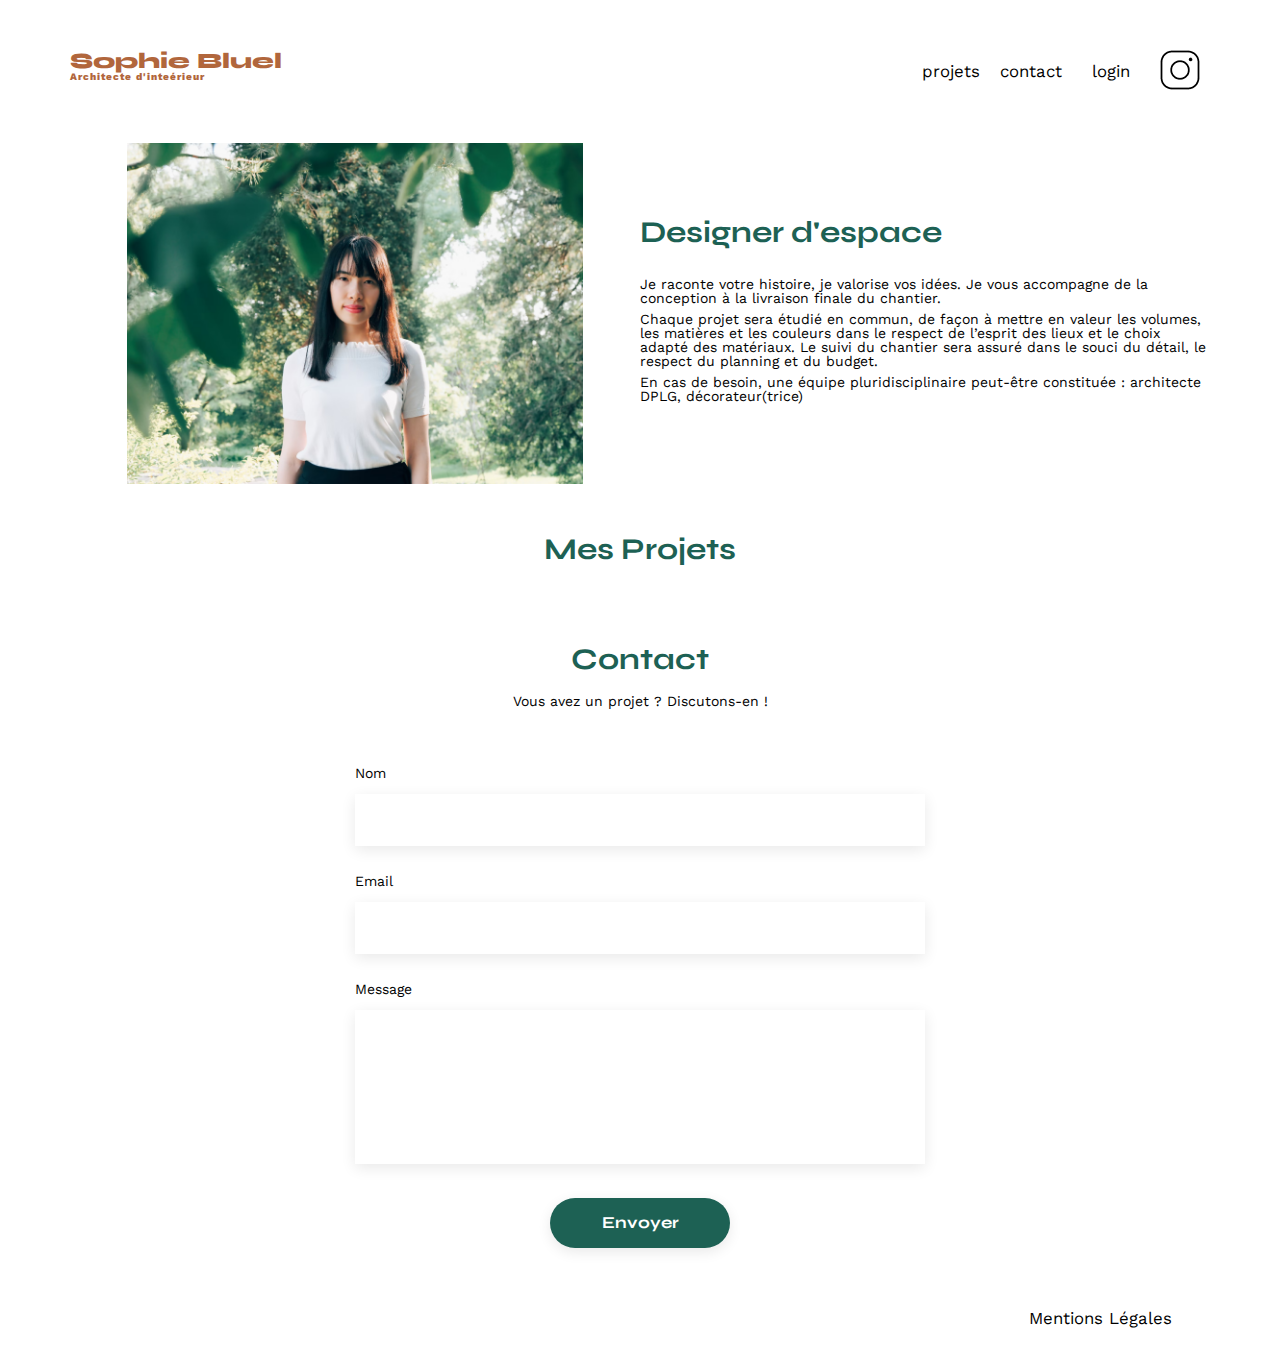
==== FrontEnd/index.html @ fc371183 "fix: filters" ====
<!DOCTYPE html>
<html lang="fr">

<head>
	<meta charset="UTF-8">
	<title>Sophie Bluel - Architecte d'intérieur</title>
	<meta name="viewport" content="width=device-width, initial-scale=1.0">
	<link rel="preconnect" href="https://fonts.googleapis.com">
	<link rel="preconnect" href="https://fonts.gstatic.com" crossorigin>
	<link rel="icon" type="image/x-icon" href="./assets/icons/favicon.ico.png">
	<link href="https://fonts.googleapis.com/css2?family=Syne:wght@700;800&family=Work+Sans&display=swap"
		rel="stylesheet">
	<meta name="description" content="">
	<link rel="stylesheet" href="https://cdnjs.cloudflare.com/ajax/libs/font-awesome/6.2.1/css/all.min.css"
		integrity="sha512-MV7K8+y+gLIBoVD59lQIYicR65iaqukzvf/nwasF0nqhPay5w/9lJmVM2hMDcnK1OnMGCdVK+iQrJ7lzPJQd1w=="
		crossorigin="anonymous" referrerpolicy="no-referrer" />
	<link rel="stylesheet" href="./assets/style.css">

</head>

<body>
	<header>
		<h1>Sophie Bluel <span>Architecte d'inteérieur</span></h1>
		<nav>
			<ul>
				<li>projets</li>
				<li>contact</li>
				<li><a href="#" id="login">login</a></li>
				<li><a href='#' id="logout">logout</a></li>
				<li><img src="./assets/icons/instagram.png" alt="Instagram"></li>
			</ul>
		</nav>
	</header>
	<aside id="modifymodal" class="modal" aria-hidden="true" role="dialog" aria-modal="false"
		aria-labelledby="titlemodal1" style="display:none">
		<div class="modal-wrapper">
			<i class="fa-solid fa-xmark" id="closemodal"></i>
			<h3 id="titlemodal1">Galerie photo</h3>
			<div id="edit-gallery"></div>
			<button id="addWork">Ajouter une photo</button>
			<button id="deleteGallery">Supprimer la galerie</button>
		</div>
	</aside>
	<main>
		<section id="introduction">
			<figure>
				<img src="./assets/images/sophie-bluel.png" alt="">
			</figure>
			<article>
				<h2>Designer d'espace</h2>
				<p>Je raconte votre histoire, je valorise vos idées. Je vous accompagne de la conception à la livraison finale
					du chantier.</p>
				<p>Chaque projet sera étudié en commun, de façon à mettre en valeur les volumes, les matières et les couleurs
					dans le respect de l’esprit des lieux et le choix adapté des matériaux. Le suivi du chantier sera assuré dans
					le souci du détail, le respect du planning et du budget.</p>
				<p>En cas de besoin, une équipe pluridisciplinaire peut-être constituée : architecte DPLG, décorateur(trice)</p>
			</article>
		</section>
		<section id="portfolio">
			<div class="title">
				<h2>Mes Projets</h2>
				<button id="modify-btn" class="modify-btn" href="modifymodal"><i class="fa-regular fa-pen-to-square"></i>
					modifier </button>
			</div>


			<div class="filters"></div>
			<div class="gallery">
			</div>
		</section>
		<section id="contact">
			<h2>Contact</h2>
			<p>Vous avez un projet ? Discutons-en !</p>
			<form action="#" method="post">
				<label for="name">Nom</label>
				<input type="text" name="name" id="name">
				<label for="email">Email</label>
				<input type="email" name="email" id="email">
				<label for="message">Message</label>
				<textarea name="message" id="message" cols="30" rows="10"></textarea>
				<input type="submit" value="Envoyer">
			</form>
		</section>
	</main>

	<footer>
		<nav>
			<ul>
				<li>Mentions Légales</li>
			</ul>
		</nav>
	</footer>
	<script src="./index.js">
	</script>

</body>

</html>
---- FrontEnd/assets/style.css ----
/* http://meyerweb.com/eric/tools/css/reset/
   v2.0 | 20110126
   License: none (public domain)
*/

html,
body,
div,
span,
applet,
object,
iframe,
h1,
h2,
h3,
h4,
h5,
h6,
p,
blockquote,
pre,
a,
abbr,
acronym,
address,
big,
cite,
code,
del,
dfn,
em,
img,
ins,
kbd,
q,
s,
samp,
small,
strike,
strong,
sub,
sup,
tt,
var,
b,
u,
i,
center,
dl,
dt,
dd,
ol,
ul,
li,
fieldset,
form,
label,
legend,
table,
caption,
tbody,
tfoot,
thead,
tr,
th,
td,
article,
aside,
canvas,
details,
embed,
figure,
figcaption,
footer,
header,
hgroup,
menu,
nav,
output,
ruby,
section,
summary,
time,
mark,
audio,
video {
	margin: 0;
	padding: 0;
	border: 0;
	font-size: 100%;
	font: inherit;
	vertical-align: baseline;
	text-decoration: none;
}

a,
a:visited {
	color: #000000;
}

a:hover {
	color: #B1663C;
}


/* HTML5 display-role reset for older browsers */
article,
aside,
details,
figcaption,
figure,
footer,
header,
hgroup,
menu,
nav,
section {
	display: block;
}

body {
	line-height: 1;
}

ol,
ul {
	list-style: none;
}

blockquote,
q {
	quotes: none;
}

blockquote:before,
blockquote:after,
q:before,
q:after {
	content: '';
	content: none;
}

table {
	border-collapse: collapse;
	border-spacing: 0;
}

/** end reset css**/
body {
	max-width: 1140px;
	margin: auto;
	font-family: 'Work Sans';
	font-size: 14px;
}

header {
	display: flex;
	justify-content: space-between;
	margin: 50px 0
}

section {
	margin: 50px 0
}

h1 {
	display: flex;
	flex-direction: column;
	font-family: 'Syne';
	font-size: 22px;
	font-weight: 800;
	color: #B1663C
}

h1>span {
	font-family: 'Work Sans';
	font-size: 10px;
	letter-spacing: 0.1em;
	;
}

h2 {
	font-family: 'Syne';
	font-weight: 700;
	font-size: 30px;
	color: #1D6154
}

nav ul {
	display: flex;
	align-items: center;
	list-style-type: none;

}

nav li {
	padding: 0 10px;
	font-size: 1.2em;
	cursor: pointer;
}

li:hover {
	color: #B1663C;
}

#logout {
	display: none
}

#introduction {
	display: flex;
	align-items: center;
}

#introduction figure {
	flex: 1
}

#introduction img {
	display: block;
	margin: auto;
	width: 80%;
}

#introduction article {
	flex: 1
}

#introduction h2 {
	margin-bottom: 1em;
}

#introduction p {
	margin-bottom: 0.5em;
}

#modify-btn {
	display: none;
}

#portfolio h2 {
	text-align: center;
	margin-bottom: 1em;
}

.filters {
	display: flex;
	align-items: center;
	justify-content: center;
}

.filters .filter {
	color: #1D6154;
	font-family: 'Syne';
	font-weight: 700;
	background: none;
	padding: 5px 15px;
	margin: 20px 5px 40px;
	border: #1D6154 solid 1px;
	border-radius: 20px;
	cursor: pointer;
}

.filters .filter:hover {
	background-color: #1D6154;
	color: #ffffff;
}

.filters .filter:focus {
	background-color: #1D6154;
	color: #ffffff;
}

.gallery {
	width: 100%;
	display: grid;
	grid-template-columns: 1fr 1fr 1fr;
	grid-column-gap: 20px;
	grid-row-gap: 20px;
}

.gallery img {
	width: 100%;

}

#contact,
#login {
	width: 50%;
	margin: auto;
}

#contact>*,
#login>* {
	text-align: center;

}

#contact h2,
#login h2 {
	margin-bottom: 20px;
}

#contact form,
#login form {
	text-align: left;
	margin-top: 30px;
	display: flex;
	flex-direction: column;
}

#contact input,
#login input {
	height: 50px;
	font-size: 1.2em;
	border: none;
	box-shadow: 0px 4px 14px rgba(0, 0, 0, 0.09);
}

#contact label,
#login input {
	margin: 2em 0 1em 0;
}

#contact textarea {
	border: none;
	box-shadow: 0px 4px 14px rgba(0, 0, 0, 0.09);
	resize: none;
}

input[type="submit"],
#addWork {
	font-family: 'Syne';
	font-weight: 700;
	color: white;
	background-color: #1D6154;
	margin: 2em auto;
	width: 180px;
	text-align: center;
	border-radius: 60px;
	cursor: pointer;
}

.title {
	display: flex;
	justify-content: center;
	align-items: center;
}

#modify-btn {
	border: none;
	background-color: #ffffff;
	font-family: 'Syne';
	font-size: 16px;
	margin: 0 20px 20px 20px;
}

#login-form>input[type=submit] {
	margin: 20px auto;

}

#addWork {
	padding: 10px;
	width: 250px;
}

footer nav ul {
	display: flex;
	justify-content: flex-end;
	bottom: 0;
	margin: 2em;
}

.modal {
	display: flex;
	align-items: center;
	justify-content: center;
	position: fixed;
	top: 0;
	left: 0;
	width: 100%;
	height: 100%;
	background: rgba(0, 0, 0, 0.4);
}

h3 {
	font-size: 26px;
}

.modal-wrapper {
	background-color: #fff;
	width: 700px;
	padding: 70px;
	margin: auto;
	display: flex;
	flex-direction: column;
	justify-content: center;
	align-items: center;
	border-radius: 20px;
	position: relative;
}

.modal-wrapper i {
	font-size: 22px;
	position: absolute;
	top: 0;
	right: 0;
	margin: 25px;
}

#edit-gallery {
	display: grid;
	grid-template-columns: repeat(5, 1fr);
	column-gap: 10px;
	row-gap: 10px;
	padding: 60px;
}

#editwork>img {
	width: 100%;
}

.error {
	color: red;
	display: none;
}
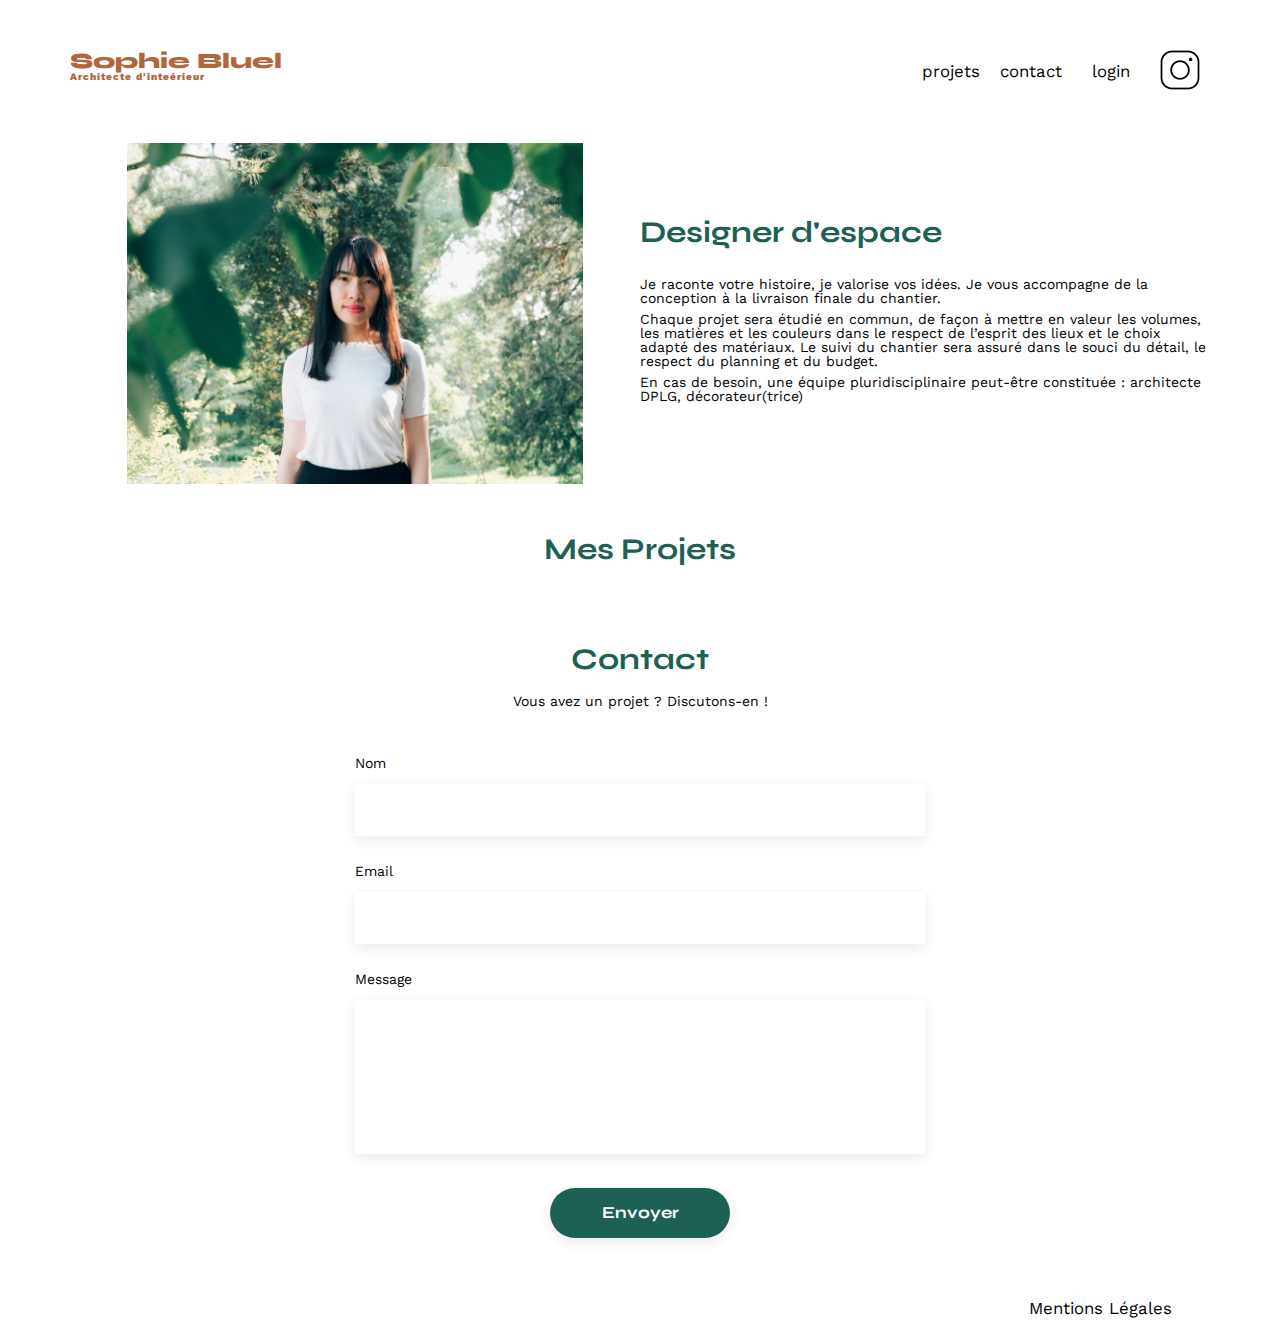
==== commit c6443131: "feat: back button on modal" ====
--- a/FrontEnd/index.html
+++ b/FrontEnd/index.html
@@ -34,11 +34,29 @@
 	<aside id="modifymodal" class="modal" aria-hidden="true" role="dialog" aria-modal="false"
 		aria-labelledby="titlemodal1" style="display:none">
 		<div class="modal-wrapper">
-			<i class="fa-solid fa-xmark" id="closemodal"></i>
+			<i class="fa-solid fa-xmark cross" id="closemodal"></i>
 			<h3 id="titlemodal1">Galerie photo</h3>
 			<div id="edit-gallery"></div>
 			<button id="addWork">Ajouter une photo</button>
 			<button id="deleteGallery">Supprimer la galerie</button>
+		</div>
+	</aside>
+	<aside id="addmodal" class="modal" aria-hidden="true" role="dialog" aria-modal="false" aria-labelledby="titlemodal1"
+		style="display:none">
+		<div class="modal-wrapper"><i class="fa-solid fa-xmark cross" id="closeaddmodal"></i>
+			<i class="fa-solid fa-arrow-left back" id="back"></i>
+			<h3>Ajout photo</h3>
+			<form action="#" method="post">
+				<input type="file">
+				<label for="title">titre</label>
+				<input type="text" name="title" id="title">
+				<label for="cat">Catégorie</label>
+				<select name="cat">
+					<option value="Appartements">Appartements</option>
+					<option value="Hotels & restaurants">Hotels & restaurants</option>
+					<option value="Objets">Objets</option>
+				</select>
+				<input type="submit" value="Valider">
 		</div>
 	</aside>
 	<main>
@@ -62,8 +80,6 @@
 				<button id="modify-btn" class="modify-btn" href="modifymodal"><i class="fa-regular fa-pen-to-square"></i>
 					modifier </button>
 			</div>
-
-
 			<div class="filters"></div>
 			<div class="gallery">
 			</div>
--- a/FrontEnd/assets/style.css
+++ b/FrontEnd/assets/style.css
@@ -288,17 +288,16 @@
 #login {
 	width: 50%;
 	margin: auto;
-}
-
-#contact>*,
-#login>* {
-	text-align: center;
-
+	display: flex;
+	justify-content: center;
+	flex-direction: column;
 }
 
 #contact h2,
+#contact p,
 #login h2 {
 	margin-bottom: 20px;
+	text-align: center;
 }
 
 #contact form,
@@ -339,6 +338,7 @@
 	text-align: center;
 	border-radius: 60px;
 	cursor: pointer;
+
 }
 
 .title {
@@ -353,6 +353,11 @@
 	font-family: 'Syne';
 	font-size: 16px;
 	margin: 0 20px 20px 20px;
+	cursor: pointer;
+}
+
+.loginmain {
+	height: 75vh;
 }
 
 #login-form>input[type=submit] {
@@ -401,12 +406,34 @@
 	position: relative;
 }
 
-.modal-wrapper i {
+.modal-wrapper .cross {
 	font-size: 22px;
 	position: absolute;
 	top: 0;
 	right: 0;
 	margin: 25px;
+	cursor: pointer;
+}
+
+.modal-wrapper .back {
+	font-size: 22px;
+	position: absolute;
+	top: 0;
+	left: 0;
+	margin: 25px;
+	cursor: pointer;
+}
+
+#editwork>span>i {
+	position: absolute;
+	top: 0;
+	right: 0;
+	margin: 10px;
+	cursor: pointer;
+}
+
+#editwork {
+	position: relative;
 }
 
 #edit-gallery {
@@ -417,6 +444,13 @@
 	padding: 60px;
 }
 
+#deleteGallery {
+	color: red;
+	border: none;
+	background-color: #fff;
+	cursor: pointer;
+}
+
 #editwork>img {
 	width: 100%;
 }
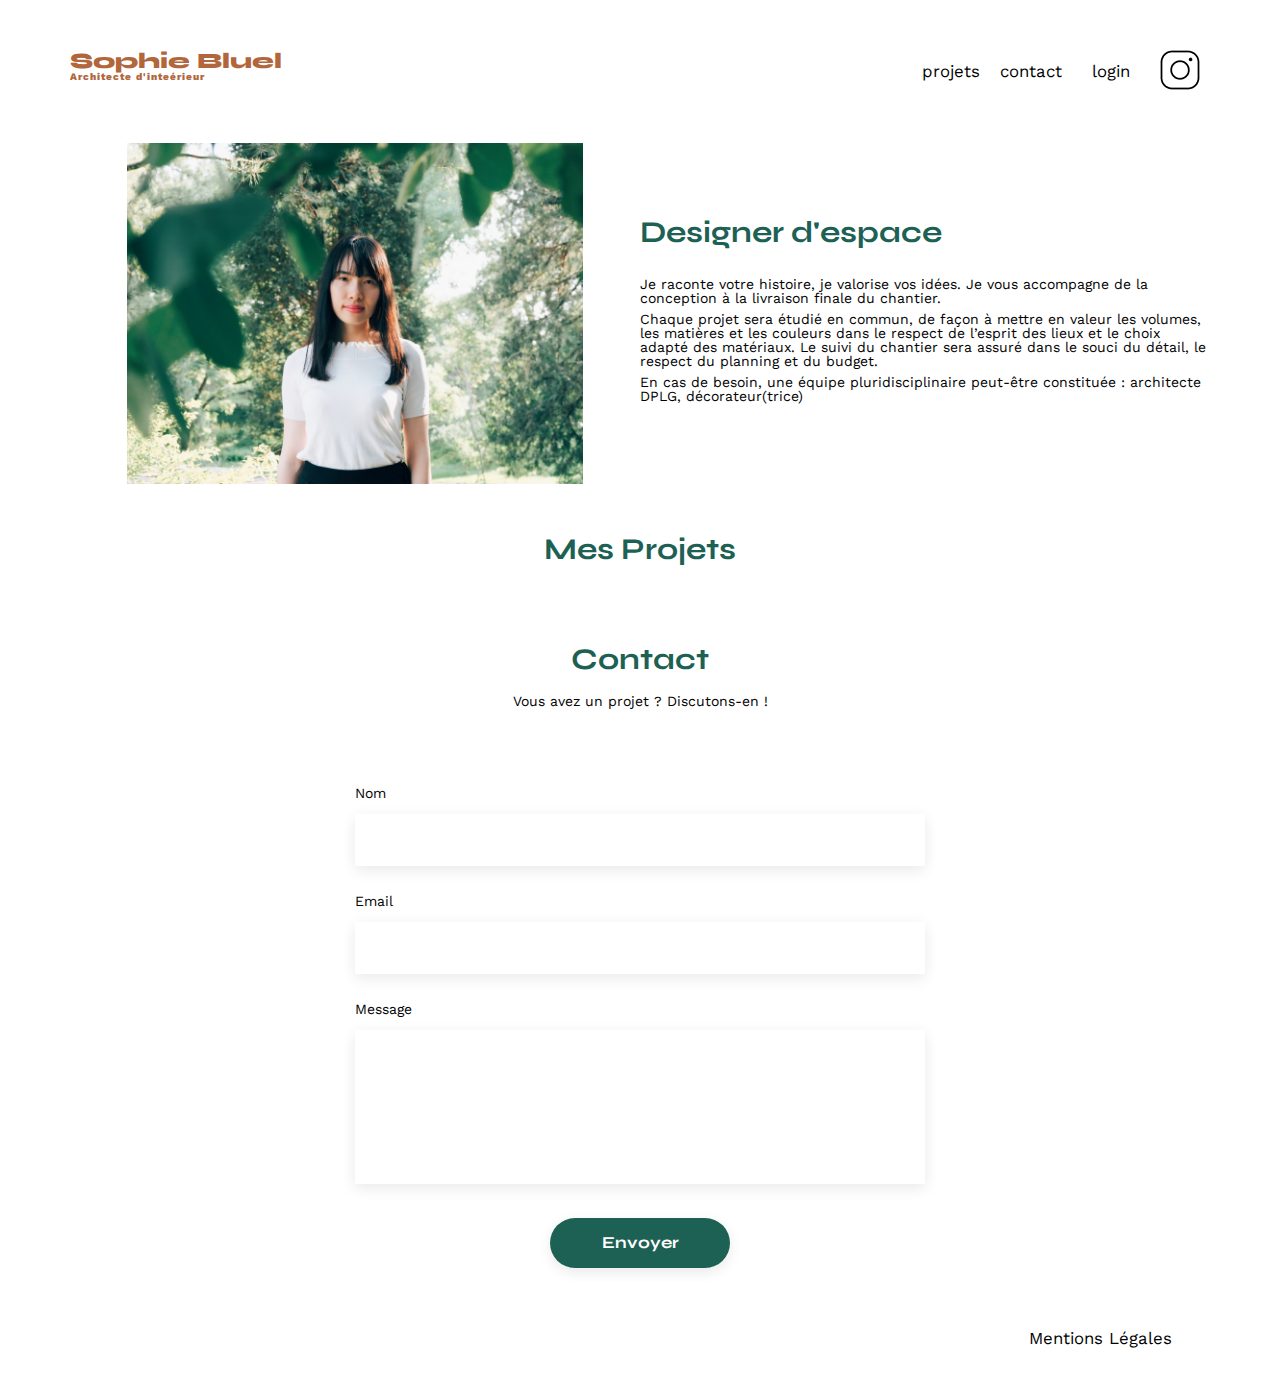
==== commit 9600d3db: "feat: success messages" ====
--- a/FrontEnd/index.html
+++ b/FrontEnd/index.html
@@ -37,6 +37,7 @@
 			<i class="fa-solid fa-xmark cross" id="closemodal"></i>
 			<h3 id="titlemodal1">Galerie photo</h3>
 			<div id="edit-gallery"></div>
+			<span id="sucessDelete">Projet supprimé.</span>
 			<button id="addWork">Ajouter une photo</button>
 			<button id="deleteGallery">Supprimer la galerie</button>
 		</div>
@@ -46,18 +47,28 @@
 		<div class="modal-wrapper"><i class="fa-solid fa-xmark cross" id="closeaddmodal"></i>
 			<i class="fa-solid fa-arrow-left back" id="back"></i>
 			<h3>Ajout photo</h3>
-			<form action="#" method="post">
-				<input type="file">
-				<label for="title">titre</label>
+			<form action="#" method="post" id="addForm">
+				<div class="custom-input-container" ondrop="dropHandler(event);" ondragover="dragOverHandler(event);">
+					<i class="fa-regular fa-image" id="imgI"></i>
+					<img id="preview" src="" />
+					<input type="file" class="custom-input" id="custom-input" accept="image/png, image/jpg"
+						onchange="previewImg(event)">
+					<label for="custom-input" id="fileLabel">+ Ajouter photo</label>
+					<p id="maxSize">jpg, png : 4mo max</p>
+				</div>
+				<label for="title">Titre</label>
 				<input type="text" name="title" id="title">
 				<label for="cat">Catégorie</label>
-				<select name="cat">
-					<option value="Appartements">Appartements</option>
-					<option value="Hotels & restaurants">Hotels & restaurants</option>
-					<option value="Objets">Objets</option>
+				<select name="cat" id="cat">
+					<option value="2">Appartements</option>
+					<option value="3">Hotels & restaurants</option>
+					<option value="1">Objets</option>
 				</select>
-				<input type="submit" value="Valider">
-		</div>
+				<input type="submit" value="Valider" id="addWorkBtn">
+				<div id="emptyFieldError">Tous les champs doivent être remplis.</div>
+				<div id="sizeError">Le fichier doit faire une taille de 4mo maximum.</div>
+				<div id="successAdd">Projet ajouté.</div>
+			</form>
 	</aside>
 	<main>
 		<section id="introduction">
--- a/FrontEnd/assets/style.css
+++ b/FrontEnd/assets/style.css
@@ -301,7 +301,8 @@
 }
 
 #contact form,
-#login form {
+#login form,
+#addmodal form {
 	text-align: left;
 	margin-top: 30px;
 	display: flex;
@@ -309,7 +310,9 @@
 }
 
 #contact input,
-#login input {
+#login input,
+#addmodal input,
+#addmodal select {
 	height: 50px;
 	font-size: 1.2em;
 	border: none;
@@ -317,7 +320,8 @@
 }
 
 #contact label,
-#login input {
+#login label,
+#addmodal label {
 	margin: 2em 0 1em 0;
 }
 
@@ -338,7 +342,6 @@
 	text-align: center;
 	border-radius: 60px;
 	cursor: pointer;
-
 }
 
 .title {
@@ -387,6 +390,7 @@
 	width: 100%;
 	height: 100%;
 	background: rgba(0, 0, 0, 0.4);
+	overflow: scroll;
 }
 
 h3 {
@@ -424,12 +428,17 @@
 	cursor: pointer;
 }
 
-#editwork>span>i {
+#editwork>span>i,
+.custom-input-container>span>i {
 	position: absolute;
 	top: 0;
 	right: 0;
 	margin: 10px;
 	cursor: pointer;
+}
+
+.custom-input-container>span>i {
+	font-size: 20px;
 }
 
 #editwork {
@@ -458,4 +467,89 @@
 .error {
 	color: red;
 	display: none;
+}
+
+#sizeError,
+#emptyFieldError {
+	color: red;
+	margin: 0 auto;
+	display: none;
+}
+
+#successAdd {
+	color: #1D6154;
+	margin: 0 auto;
+	display: none;
+}
+
+#sucessDelete {
+	display: none
+}
+
+.custom-input-container {
+	display: flex;
+	flex-direction: column;
+	justify-content: center;
+	align-items: center;
+	background-color: #E8F1F7;
+	height: 200px;
+	position: relative;
+}
+
+#preview {
+	height: 100%;
+}
+
+input[type="file"]::-webkit-file-upload-button {
+	visibility: hidden;
+}
+
+#addmodal form {
+	width: 400px;
+}
+
+#addmodal>div>form>div>label {
+	display: block;
+	width: 170px;
+	height: 40px;
+	border-radius: 25px;
+	background: #CBD6DC;
+	display: flex;
+	align-items: center;
+	justify-content: center;
+	color: #306685;
+	font-weight: bold;
+	cursor: pointer;
+	transition: transform .2s ease-out;
+	padding: 8px
+}
+
+#custom-input {
+	visibility: hidden
+}
+
+#addmodal input[type=submit] {
+	width: 237px;
+	height: 36px;
+	left: 600px;
+	top: 1239px;
+
+	background: #A7A7A7;
+	border-radius: 60px;
+}
+
+.custom-input-container i {
+	position: absolute;
+	top: 30px;
+	font-size: 60px;
+	color: #B9C5CC;
+}
+
+.custom-input-container p {
+	font-size: 10px;
+	margin: 10px;
+}
+
+.success {
+	display: none
 }